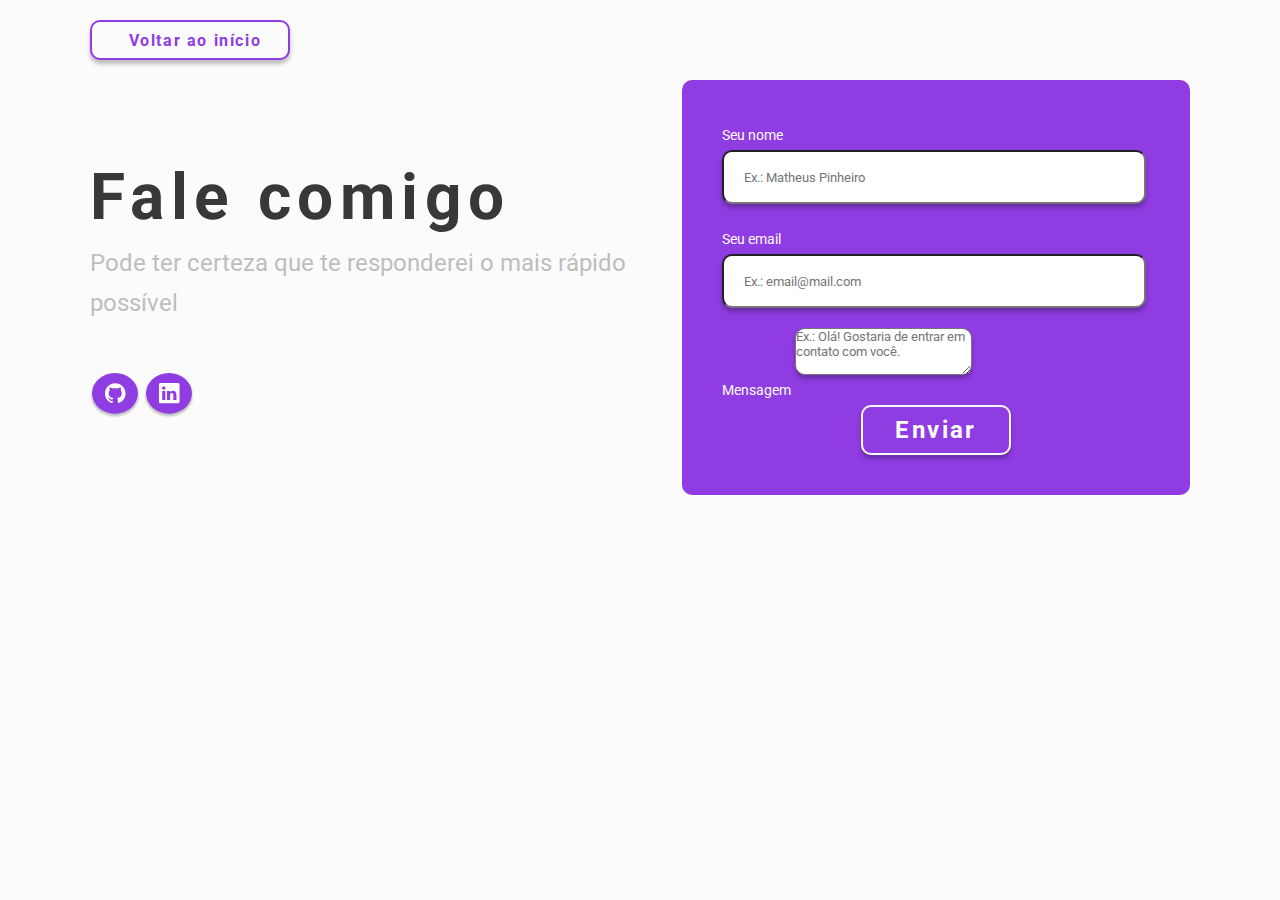
==== contato.html @ ed7c6c36 "first commit" ====
<!DOCTYPE html>
<html lang="pt-br">

<head>
    <meta charset="UTF-8">
    <meta http-equiv="X-UA-Compatible" content="IE=edge">
    <meta name="viewport" content="width=device-width, initial-scale=1.0">

    <!-- BOOTSTRAP -->
    <link href="https://cdn.jsdelivr.net/npm/bootstrap@5.0.0-beta3/dist/css/bootstrap.min.css" rel="stylesheet"
        integrity="sha384-eOJMYsd53ii+scO/bJGFsiCZc+5NDVN2yr8+0RDqr0Ql0h+rP48ckxlpbzKgwra6" crossorigin="anonymous">

    <!-- CSS -->
    <link rel="stylesheet" href="css/contato.css">
    <link rel="stylesheet" href="css/global.css">
    <link rel="stylesheet" href="css/responsive.css">

    <!-- GOOGLE FONTS -->
    <link rel="preconnect" href="https://fonts.gstatic.com">
    <link href="https://fonts.googleapis.com/css2?family=Roboto:wght@100;300;400;500;700&display=swap" rel="stylesheet">

    <!-- FAVICON -->
    <link rel="shortcut icon" href="assets/favicon.svg" type="image/x-icon">

    <title>Contato | Matheus Pinheiro</title>
</head>

<body>
    <header>
        <div id="header">
            <a href="index.html"><button class="button-voltar"><img src="assets/bi_arrow-left-short.svg" alt=""> Voltar
                    ao início</button></a>
        </div>
    </header>

    <main>
        <div id="main-content">
            <div id="main-text">
                <span class="title">Fale comigo</span>
                <span class="sub-title">Pode ter certeza que te responderei o mais rápido possível</span>

                <div id="main-links">
                    <a target="_blank" href="https://github.com/PinheiroMatheus"><img src="assets/Button GitHub.svg" alt="git hub"></a>
                    <a target="_blank" href="https://www.linkedin.com/in/matheus-pinheiro-41645814b/"><img src="assets/Button LinkedIn.svg" alt="linkedin"></a>
                </div>
            </div>

            <div id="main-form">
                <form id="contatoForm" action="https://api.staticforms.xyz/submit" method="post">
                    <input type="hidden" name="accessKey" value="60705cd7-f634-48c7-8c11-0fe696d10fe1">
                    <input type="hidden" name="subject" value="Contato | Portfólio">
                    <input type="hidden" name="redirectTo" value="http://127.0.0.1:5500/obrigado.html">
                    <div class="mb-3">
                        <label for="exampleInputText1" class="form-label label">Seu nome</label>
                        <input type="text" name="name" class="form-control" id="exampleInputText1" aria-describedby="emailHelp" placeholder="Ex.: Matheus Pinheiro" required>
                    </div>
                    <div class="mb-3">
                        <label for="exampleInputEmail1" class="form-label label">Seu email</label>
                        <input type="email" name="email" class="form-control" id="exampleInputEmail1" aria-describedby="emailHelp" placeholder="Ex.: email@mail.com" required>
                    </div>
                    <div class="mb-3">
                        <label for="exampleFormControlTextarea1" class="form-label label">Mensagem</label>
                        <textarea name="message" class="form-control" id="exampleFormControlTextarea1" rows="3" placeholder="Ex.: Olá! Gostaria de entrar em contato com você." required></textarea>
                    </div>
                    <button type="submit" value="click" class="btn button-enviar">Enviar</button>
                    
                </form>
            </div>
        </div>
    </main>

    <aside>

    </aside>
    <script src="https://cdn.jsdelivr.net/npm/bootstrap@5.0.0-beta3/dist/js/bootstrap.bundle.min.js"
        integrity="sha384-JEW9xMcG8R+pH31jmWH6WWP0WintQrMb4s7ZOdauHnUtxwoG2vI5DkLtS3qm9Ekf"
        crossorigin="anonymous"></script>
</body>

</html>
---- css/contato.css ----
body {
    background-color: var(--white);
}

a {
    text-decoration: none;
}

/* HEADER */
header {
    height: 80px;
}

header div#header {
    height: 100%;
    display: flex;
    margin: 0 90px;
    justify-content: flex-start;
    align-items: center;
}

header div#header button img {
    margin-right: 10px;
}

/* MAIN */
main div#main-content {
    display: flex;
    justify-content: space-between;
    align-items: center;
    margin: 0 90px;
}

main div#main-content div#main-text {
    display: flex;
    flex-direction: column;
    margin-right: 30px;
}

main div#main-content div#main-text div#main-links{
    margin-top: 50px;
}

main div#main-content div#main-text div#main-links img{
    width: 50px;
    height: 100%;
}

main div#main-content div#main-text div#main-links img:hover{
    transform: scale(1.1);
}

main div#main-content div#main-form form {
    display: flex;
    flex-direction: column;
    background-color: var(--purple);
    padding: 40px;
    border-radius: 10px;
}

main div#main-content div#main-form form button{
    align-self: center;
}

main div#main-content div#main-form form div input {
    margin-bottom: 20px;
    height: 50px;
    width: 400px;
    border-radius: 10px;
    box-shadow: 0px 4px 4px rgba(0, 0, 0, 0.25);
}

main div#main-content div#main-form form div textarea {
    margin-bottom: 20px;
    border-radius: 10px;
    box-shadow: 0px 4px 4px rgba(0, 0, 0, 0.25);
}

main div#main-content div#main-form form div input:nth-child(3n+0) {
    height: 200px;
}

input[type="text" i] {
    padding-left: 20px;
}

input[type="email" i] {
    padding-left: 20px;
}

input[type="textarea" i] {
    padding-left: 20px;
}
---- css/global.css ----
* {
    font-family: 'Roboto', sans-serif;
    margin: 0;
    padding: 0;
}

/* COLORS */
:root {
    --purple: #8F3CE2;
    --white: #FBFBFB;
    --black: #383838;
    --thin-gray: #BEBEBE;
    --gray: #888888
}

/* BUTTONS */
.button-fill {
    width: 331px;
    height: 80px;
    background-color: var(--purple);
    border-radius: 10px;
    border: 0;
    box-shadow: 0px 4px 4px rgba(0, 0, 0, 0.25);
    color: var(--white);
    font-size: 24px;
    letter-spacing: 0.1em;
    font-weight: 700;
}

.button-fill:hover {
    cursor: pointer;
    transform: scale(1.025);
}

.button-not-fill {
    width: 331px;
    height: 80px;
    background-color: var(--white);
    border-radius: 10px;
    border: 2px solid var(--purple);
    box-shadow: 0px 4px 4px rgba(0, 0, 0, 0.25);
    color: var(--purple);
    font-size: 24px;
    letter-spacing: 0.1em;
    font-weight: 700;
}

.button-not-fill:hover {
    cursor: pointer;
    transform: scale(1.025);
}

.button-voltar {
    width: 200px;
    height: 40px;
    background-color: var(--white);
    border-radius: 10px;
    border: 2px solid var(--purple);
    box-shadow: 0px 4px 4px rgba(0, 0, 0, 0.25);
    color: var(--purple);
    font-size: 16px;
    letter-spacing: 0.1em;
    font-weight: 700;
    display: flex;
    justify-content: center;
    align-items: center;
}

.button-voltar:hover {
    cursor: pointer;
    transform: scale(1.025);
}

.button-enviar {
    width: 150px;
    height: 50px;
    background-color: var(--purple);
    border-radius: 10px;
    border: 2px solid var(--white);
    box-shadow: 0px 4px 4px rgba(0, 0, 0, 0.25);
    color: var(--white);
    font-size: 24px;
    letter-spacing: 0.1em;
    font-weight: 700;
}

.button-enviar:hover {
    cursor: pointer;
    transform: scale(1.025);
    color: var(--white);
}

/* TEXTO */
.title {
    font-style: normal;
    font-weight: bold;
    font-size: 64px;
    line-height: 90px;
    letter-spacing: 0.1em;
    color: var(--black);
}

.sub-title {
    font-style: normal;
    font-weight: normal;
    font-size: 24px;
    line-height: 40px;
    color: var(--thin-gray);
}

.title-content {
    font-style: normal;
    font-weight: 300;
    font-size: 36px;
    line-height: 90px;
    letter-spacing: 0.1em;    
    color: var(--black);
}

.label {
    font-style: normal;
    font-weight: normal;
    font-size: 14px;
    line-height: 30px;  
    color: var(--white);
}

.card-descr {
    color: var(--white);
    letter-spacing: 0.1em;    
    font-weight: 300;
    font-style: normal;
    font-size: 24px;

}
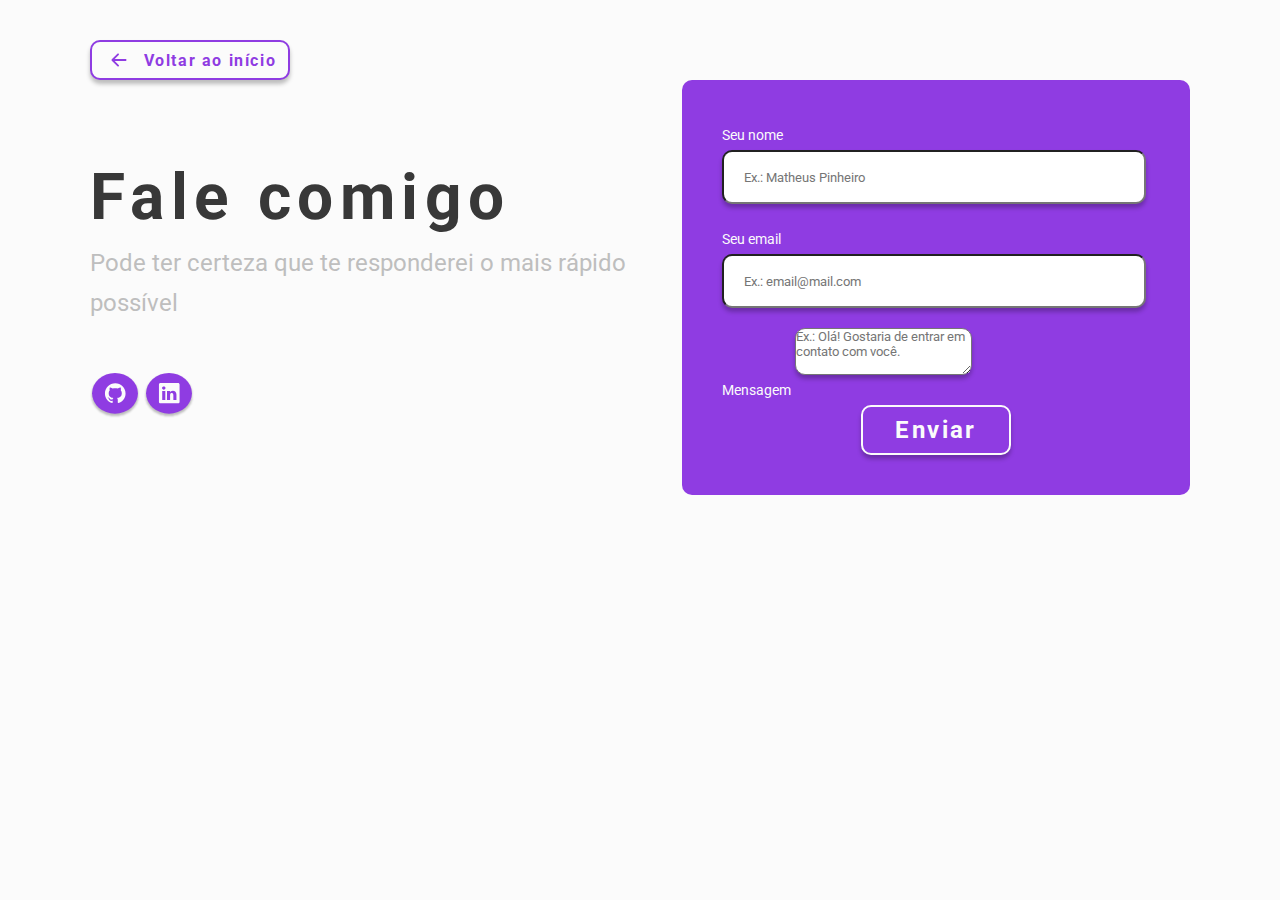
==== commit 9c6e22e8: "contato mobile first" ====
--- a/contato.html
+++ b/contato.html
@@ -13,7 +13,7 @@
     <!-- CSS -->
     <link rel="stylesheet" href="css/contato.css">
     <link rel="stylesheet" href="css/global.css">
-    <link rel="stylesheet" href="css/responsive.css">
+    <link rel="stylesheet" href="css/responsive_contato.css">
 
     <!-- GOOGLE FONTS -->
     <link rel="preconnect" href="https://fonts.gstatic.com">
@@ -49,7 +49,7 @@
                 <form id="contatoForm" action="https://api.staticforms.xyz/submit" method="post">
                     <input type="hidden" name="accessKey" value="60705cd7-f634-48c7-8c11-0fe696d10fe1">
                     <input type="hidden" name="subject" value="Contato | Portfólio">
-                    <input type="hidden" name="redirectTo" value="http://127.0.0.1:5500/obrigado.html">
+                    <input type="hidden" name="redirectTo" value="https://portfolio-matheus-pinheiro.vercel.app/obrigado.html">
                     <div class="mb-3">
                         <label for="exampleInputText1" class="form-label label">Seu nome</label>
                         <input type="text" name="name" class="form-control" id="exampleInputText1" aria-describedby="emailHelp" placeholder="Ex.: Matheus Pinheiro" required>
--- a/css/contato.css
+++ b/css/contato.css
@@ -8,11 +8,10 @@
 
 /* HEADER */
 header {
-    height: 80px;
+    padding-top: 40px;
 }
 
 header div#header {
-    height: 100%;
     display: flex;
     margin: 0 90px;
     justify-content: flex-start;
--- a/css/responsive_contato.css
+++ b/css/responsive_contato.css
@@ -0,0 +1,62 @@
+@media screen and (max-width: 900px) {
+    /* HEADER */
+    header div#header {
+        margin: 0 20px;
+    }
+    /* MAIN */
+    main div#main-content {
+        display: flex;
+        flex-direction: column;
+        justify-content: space-between;
+        align-items: center;
+        margin: 80px 20px;
+    }
+    main div#main-content div#main-text span.title{
+        text-align: center;
+    }
+    main div#main-content div#main-text span.sub-title{
+        text-align: center;
+    }
+    main div#main-content div#main-text {
+        margin-right: 0;
+    }
+    main div#main-content div#main-text div#main-links{
+        margin: 40px 0;
+        text-align: center;
+    }
+}
+
+@media screen and (max-width: 600px) {
+    /* HEADER */
+    header div#header {
+        margin: 0 20px;
+    }
+    /* MAIN */
+    main div#main-content {
+        display: flex;
+        flex-direction: column;
+        justify-content: space-between;
+        align-items: center;
+        margin: 80px 20px;
+    }
+    main div#main-content div#main-text span.title{
+        font-size: 35px;
+        line-height: 50px;
+        text-align: center;
+    }
+    main div#main-content div#main-text span.sub-title{
+        font-size: 25px;
+        line-height: 30px;
+        text-align: center;
+    }
+    main div#main-content div#main-text {
+        margin-right: 0;
+    }
+    main div#main-content div#main-text div#main-links{
+        margin: 40px 0;
+        text-align: center;
+    }
+    main div#main-content div#main-form form div input {
+        width: 280px;
+    }
+}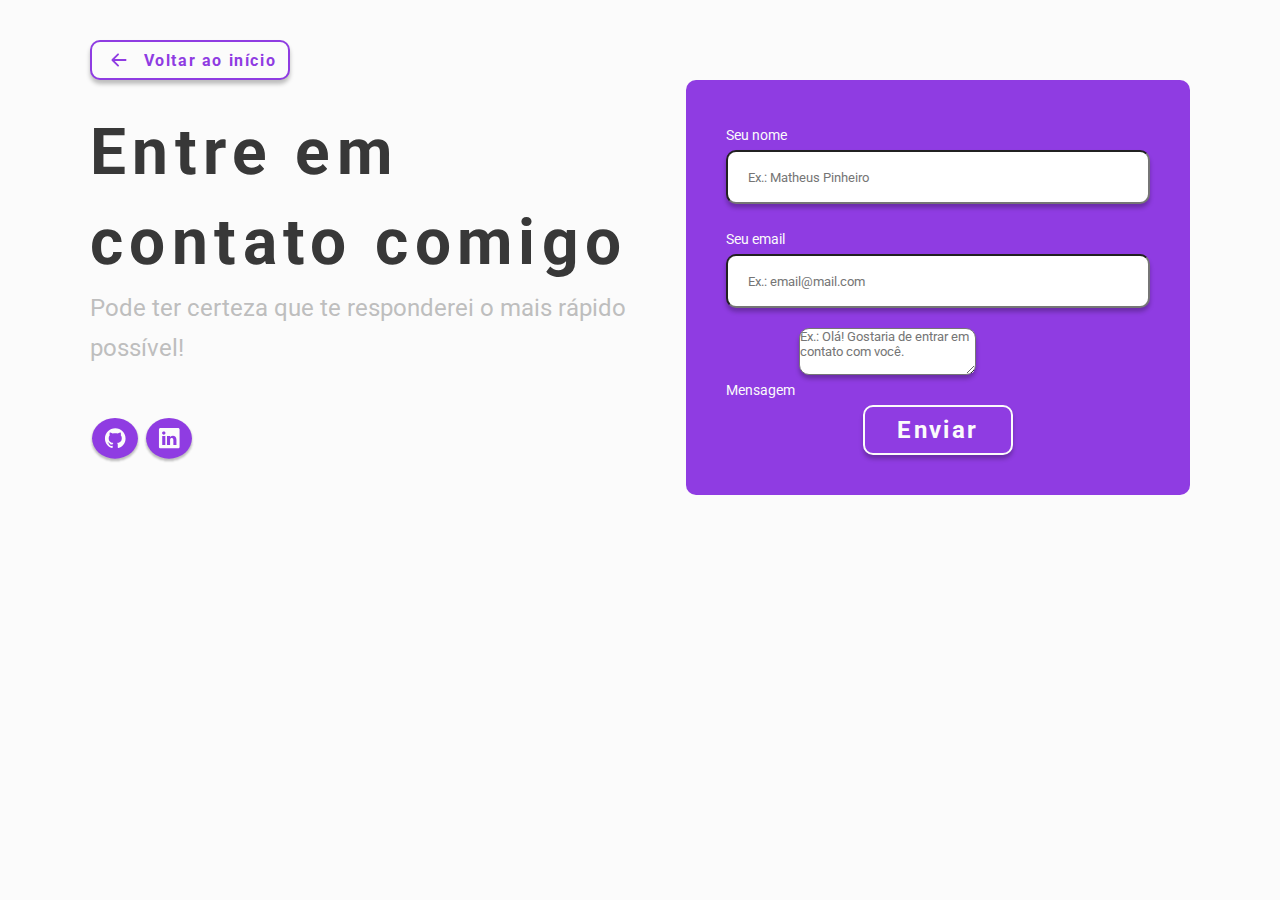
==== commit cb43abe1: "Changing some words in Contato" ====
--- a/contato.html
+++ b/contato.html
@@ -36,8 +36,8 @@
     <main>
         <div id="main-content">
             <div id="main-text">
-                <span class="title">Fale comigo</span>
-                <span class="sub-title">Pode ter certeza que te responderei o mais rápido possível</span>
+                <span class="title">Entre em contato comigo</span>
+                <span class="sub-title">Pode ter certeza que te responderei o mais rápido possível!</span>
 
                 <div id="main-links">
                     <a target="_blank" href="https://github.com/PinheiroMatheus"><img src="assets/Button GitHub.svg" alt="git hub"></a>
